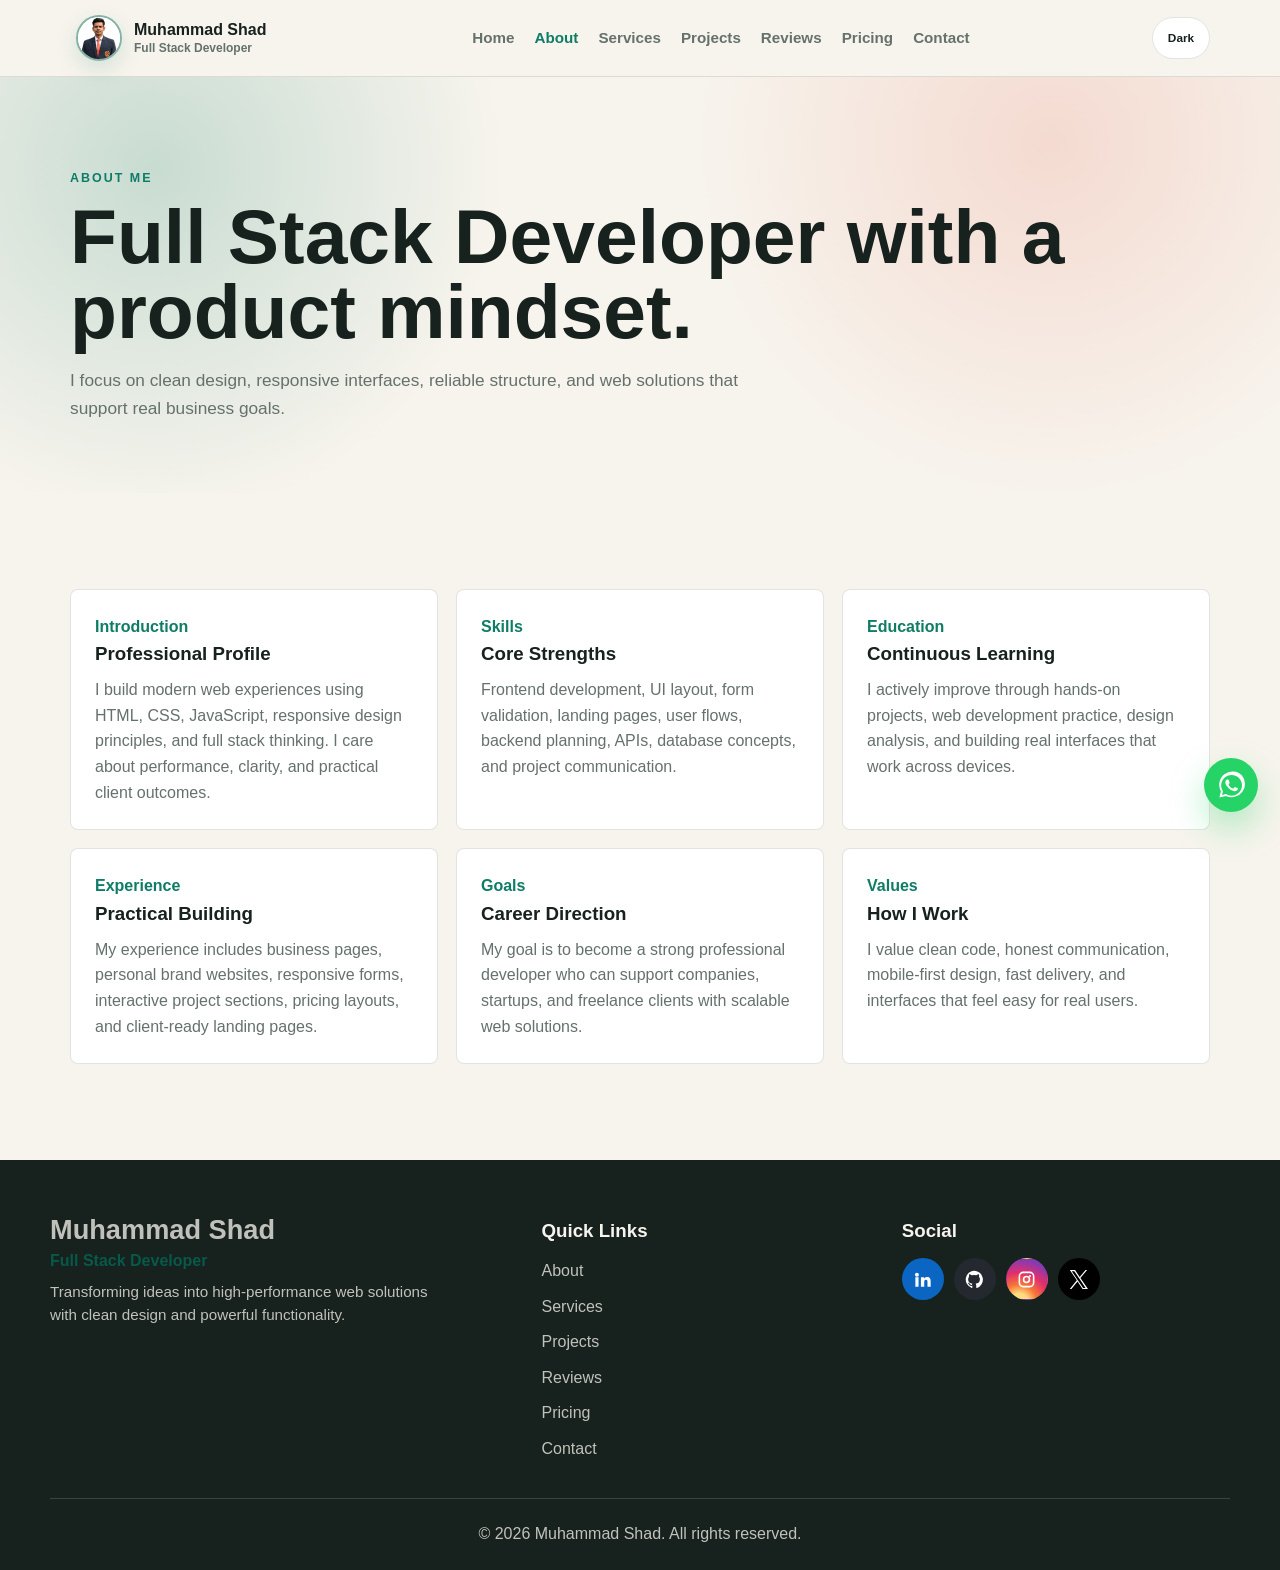
==== about.html @ f4d38e98 "2nd commit" ====
<!DOCTYPE html>
<html lang="en">
<head>
  <meta charset="UTF-8">
  <meta name="viewport" content="width=device-width, initial-scale=1.0">
  <meta name="description" content="About Muhammad Shad, a Full Stack Developer focused on modern web applications, responsive design, frontend development, backend foundations, and client-focused delivery.">
  <meta name="author" content="Muhammad Shad">
  <title>About Muhammad Shad | Full Stack Developer</title>
  <link rel="stylesheet" href="style.css">
</head>
<body>
  <div class="loader" id="loader" aria-label="Loading website"><div class="loader-mark"></div><p>Building your experience...</p></div>
  <header class="site-header" id="top">
    <nav class="navbar" aria-label="Primary navigation">
      <a href="index.html" class="brand-logo" aria-label="Muhammad Shad home page"><img src="assets/shad-photo.png" alt="Muhammad Shad"><span><strong>Muhammad Shad</strong><small>Full Stack Developer</small></span></a>
      <button class="nav-toggle" id="navToggle" type="button" aria-label="Open navigation menu" aria-expanded="false"><span></span><span></span><span></span></button>
      <ul class="nav-links" id="navLinks">
        <li><a href="index.html">Home</a></li><li><a class="active" href="about.html">About</a></li><li><a href="services.html">Services</a></li><li><a href="projects.html">Projects</a></li><li><a href="reviews.html">Reviews</a></li><li><a href="pricing.html">Pricing</a></li><li><a href="contact.html">Contact</a></li>
      </ul>
      <button class="theme-toggle" id="themeToggle" type="button" aria-label="Switch dark or light mode"><span class="theme-icon">Dark</span></button>
    </nav>
  </header>
  <main>
    <section class="page-hero">
      <div class="page-hero-inner reveal">
        <div><p class="eyebrow">About Me</p><h1>Full Stack Developer with a product mindset.</h1><p>I focus on clean design, responsive interfaces, reliable structure, and web solutions that support real business goals.</p></div>
      </div>
    </section>
    <section class="section">
      <div class="detail-grid">
        <article class="detail-card reveal"><span>Introduction</span><h3>Professional Profile</h3><p>I build modern web experiences using HTML, CSS, JavaScript, responsive design principles, and full stack thinking. I care about performance, clarity, and practical client outcomes.</p></article>
        <article class="detail-card reveal"><span>Skills</span><h3>Core Strengths</h3><p>Frontend development, UI layout, form validation, landing pages, user flows, backend planning, APIs, database concepts, and project communication.</p></article>
        <article class="detail-card reveal"><span>Education</span><h3>Continuous Learning</h3><p>I actively improve through hands-on projects, web development practice, design analysis, and building real interfaces that work across devices.</p></article>
        <article class="detail-card reveal"><span>Experience</span><h3>Practical Building</h3><p>My experience includes business pages, personal brand websites, responsive forms, interactive project sections, pricing layouts, and client-ready landing pages.</p></article>
        <article class="detail-card reveal"><span>Goals</span><h3>Career Direction</h3><p>My goal is to become a strong professional developer who can support companies, startups, and freelance clients with scalable web solutions.</p></article>
        <article class="detail-card reveal"><span>Values</span><h3>How I Work</h3><p>I value clean code, honest communication, mobile-first design, fast delivery, and interfaces that feel easy for real users.</p></article>
      </div>
    </section>
  </main>
  <footer class="footer">
    <div class="footer-grid">
      <div class="footer-brand"><a href="index.html" class="footer-logo">Muhammad Shad</a><strong>Full Stack Developer</strong><p>Transforming ideas into high-performance web solutions with clean design and powerful functionality.</p></div>
      <nav aria-label="Footer quick links"><h3>Quick Links</h3><a href="about.html">About</a><a href="services.html">Services</a><a href="projects.html">Projects</a><a href="reviews.html">Reviews</a><a href="pricing.html">Pricing</a><a href="contact.html">Contact</a></nav>
      <div><h3>Social</h3><div class="social-links">
        <a class="social-link linkedin" href="https://www.linkedin.com/in/muhammad-aiman-shad-59a851412?utm_source=share_via&utm_content=profile&utm_medium=member_android" target="_blank" rel="noopener" aria-label="LinkedIn profile"><svg viewBox="0 0 24 24" aria-hidden="true"><path d="M4.98 3.5a2.5 2.5 0 1 1 0 5 2.5 2.5 0 0 1 0-5ZM3 9h4v12H3V9Zm7 0h3.8v1.7h.1c.5-1 1.8-2 3.7-2 4 0 4.7 2.6 4.7 6V21h-4v-5.6c0-1.3 0-3-1.9-3s-2.2 1.5-2.2 3V21H10V9Z"></path></svg></a>
        <a class="social-link github" href="https://github.com/muhammadshad077" target="_blank" rel="noopener" aria-label="GitHub profile"><svg viewBox="0 0 24 24" aria-hidden="true"><path d="M12 .8a11.2 11.2 0 0 0-3.5 21.8c.6.1.8-.2.8-.6v-2c-3.3.7-4-1.4-4-1.4-.5-1.3-1.3-1.7-1.3-1.7-1-.7.1-.7.1-.7 1.2.1 1.8 1.2 1.8 1.2 1 .1.7 2.1 2.8 1.5.1-.8.4-1.3.7-1.6-2.6-.3-5.4-1.3-5.4-5.6 0-1.2.4-2.3 1.2-3.1-.1-.3-.5-1.5.1-3.1 0 0 1-.3 3.2 1.2a11 11 0 0 1 5.8 0c2.2-1.5 3.2-1.2 3.2-1.2.6 1.6.2 2.8.1 3.1.8.8 1.2 1.9 1.2 3.1 0 4.3-2.8 5.3-5.4 5.6.4.4.8 1.1.8 2.2V22c0 .4.2.7.8.6A11.2 11.2 0 0 0 12 .8Z"></path></svg></a>
        <a class="social-link instagram" href="https://www.instagram.com/muhammad_shad_777?igsh=MXJuemZienk0ODdqbA==" target="_blank" rel="noopener" aria-label="Instagram profile"><svg viewBox="0 0 24 24" aria-hidden="true"><path d="M7.8 2h8.4A5.8 5.8 0 0 1 22 7.8v8.4a5.8 5.8 0 0 1-5.8 5.8H7.8A5.8 5.8 0 0 1 2 16.2V7.8A5.8 5.8 0 0 1 7.8 2Zm0 2A3.8 3.8 0 0 0 4 7.8v8.4A3.8 3.8 0 0 0 7.8 20h8.4a3.8 3.8 0 0 0 3.8-3.8V7.8A3.8 3.8 0 0 0 16.2 4H7.8Zm8.7 2.2a1.3 1.3 0 1 1 0 2.6 1.3 1.3 0 0 1 0-2.6ZM12 7.3a4.7 4.7 0 1 1 0 9.4 4.7 4.7 0 0 1 0-9.4Zm0 2a2.7 2.7 0 1 0 0 5.4 2.7 2.7 0 0 0 0-5.4Z"></path></svg></a>
        <a class="social-link x-twitter" href="https://x.com/" target="_blank" rel="noopener" aria-label="X Twitter profile"><svg viewBox="0 0 24 24" aria-hidden="true"><path d="M14.4 10.2 22.9 0h-2l-7.4 8.8L7.7 0H1l8.9 13.1L1 24h2l7.8-9.5L17.1 24H24l-9.6-13.8Zm-2.8 3.4-.9-1.3L3.5 1.5h3.2l5.8 8.6.9 1.3 7.6 11.2h-3.2l-6.2-9Z"></path></svg></a>
      </div></div>
    </div>
    <p class="copyright">&copy; <span data-year></span> Muhammad Shad. All rights reserved.</p>
  </footer>
  <button class="back-to-top" id="backToTop" type="button" aria-label="Back to top">Top</button>
  <a class="whatsapp-float" href="https://wa.me/qr/UJNXOS2VIECWN1" target="_blank" rel="noopener" aria-label="Chat with me on WhatsApp"><span class="whatsapp-tooltip">Chat with me on WhatsApp</span><svg viewBox="0 0 24 24" aria-hidden="true"><path d="M20.5 3.5A11 11 0 0 0 3.2 16.7L2 22l5.4-1.4A11 11 0 0 0 20.5 3.5Zm-8.5 17a8.6 8.6 0 0 1-4.4-1.2l-.3-.2-3.2.8.9-3.1-.2-.3a8.6 8.6 0 1 1 7.2 4Zm4.7-6.4c-.3-.1-1.5-.7-1.7-.8-.2-.1-.4-.1-.6.1-.2.3-.7.8-.8 1-.1.2-.3.2-.5.1a7 7 0 0 1-2.1-1.3 7.8 7.8 0 0 1-1.4-1.8c-.1-.3 0-.4.1-.5l.4-.5c.1-.2.2-.3.3-.5.1-.2 0-.4 0-.5 0-.1-.6-1.4-.8-1.9-.2-.5-.4-.4-.6-.4h-.5c-.2 0-.5.1-.7.3-.2.3-.9.9-.9 2.1s.9 2.4 1 2.6c.1.2 1.8 2.8 4.4 3.9.6.3 1.1.4 1.5.5.6.2 1.2.2 1.6.1.5-.1 1.5-.6 1.7-1.2.2-.6.2-1.1.1-1.2-.1-.1-.3-.2-.6-.3Z"></path></svg></a>
  <script src="script.js"></script>
</body>
</html>
---- style.css ----
:root {
  --bg: #f7f4ed;
  --surface: #fffaf1;
  --surface-2: #ffffff;
  --text: #17211e;
  --muted: #65716c;
  --primary: #0e7c66;
  --primary-dark: #075949;
  --accent: #e6543c;
  --gold: #d8a637;
  --line: rgba(23, 33, 30, 0.12);
  --shadow: 0 24px 70px rgba(29, 45, 40, 0.14);
  --radius: 8px;
  --header-height: 76px;
}

body.dark-mode {
  --bg: #101512;
  --surface: #161d19;
  --surface-2: #1d2722;
  --text: #f6f1e8;
  --muted: #b9c5bf;
  --primary: #39c6a6;
  --primary-dark: #96efd9;
  --accent: #ff7a61;
  --gold: #efbf4e;
  --line: rgba(246, 241, 232, 0.14);
  --shadow: 0 24px 70px rgba(0, 0, 0, 0.34);
}

* {
  box-sizing: border-box;
  margin: 0;
  padding: 0;
}

html {
  scroll-behavior: smooth;
  scroll-padding-top: var(--header-height);
}

body {
  background: var(--bg);
  color: var(--text);
  font-family: Inter, "Segoe UI", Arial, Helvetica, sans-serif;
  line-height: 1.6;
  overflow-x: hidden;
  transition: background 0.3s ease, color 0.3s ease;
}

img,
iframe {
  display: block;
  max-width: 100%;
}

a {
  color: inherit;
  text-decoration: none;
}

button,
input,
textarea {
  font: inherit;
}

.loader {
  align-items: center;
  background: var(--bg);
  display: flex;
  flex-direction: column;
  gap: 18px;
  inset: 0;
  justify-content: center;
  position: fixed;
  z-index: 9999;
  transition: opacity 0.45s ease, visibility 0.45s ease;
}

.loader.hide {
  opacity: 0;
  visibility: hidden;
}

.loader-mark {
  animation: spin 1s linear infinite;
  border: 4px solid var(--line);
  border-top-color: var(--primary);
  border-radius: 50%;
  height: 54px;
  width: 54px;
}

.loader p {
  color: var(--muted);
  font-weight: 700;
}

.site-header {
  backdrop-filter: blur(20px);
  background: color-mix(in srgb, var(--bg) 82%, transparent);
  border-bottom: 1px solid var(--line);
  left: 0;
  position: sticky;
  right: 0;
  top: 0;
  z-index: 1000;
}

.navbar {
  align-items: center;
  display: flex;
  height: var(--header-height);
  justify-content: space-between;
  margin: 0 auto;
  max-width: 1180px;
  padding: 0 20px;
}

.brand-logo {
  align-items: center;
  border-radius: 999px;
  display: inline-flex;
  gap: 12px;
  min-width: 220px;
  padding: 6px 10px 6px 6px;
  transition: background 0.2s ease, transform 0.2s ease;
}

.brand-logo:hover {
  background: color-mix(in srgb, var(--surface-2) 72%, transparent);
  transform: translateY(-2px);
}

.brand-logo img {
  border: 2px solid color-mix(in srgb, var(--primary) 42%, var(--line));
  border-radius: 50%;
  box-shadow: 0 8px 22px rgba(14, 124, 102, 0.16);
  height: 46px;
  object-fit: cover;
  object-position: center top;
  width: 46px;
}

.brand-logo span {
  display: grid;
  line-height: 1.1;
}

.brand-logo strong {
  color: var(--text);
  font-size: 1rem;
  font-weight: 900;
}

.brand-logo small {
  color: var(--muted);
  font-size: 0.75rem;
  font-weight: 800;
  margin-top: 4px;
}

.nav-links {
  align-items: center;
  display: flex;
  gap: 20px;
  list-style: none;
}

.nav-links a {
  color: var(--muted);
  font-size: 0.95rem;
  font-weight: 700;
  transition: color 0.2s ease;
}

.nav-links a:hover,
.nav-links a.active {
  color: var(--primary);
}

.theme-toggle,
.nav-toggle,
.back-to-top {
  border: 1px solid var(--line);
  cursor: pointer;
}

.theme-toggle {
  background: var(--surface-2);
  border-radius: 999px;
  color: var(--text);
  height: 42px;
  font-size: 0.74rem;
  font-weight: 900;
  width: 58px;
}

.page-hero {
  overflow: hidden;
  padding-bottom: 70px;
  padding-top: 92px;
  position: relative;
}

.page-hero::before {
  background:
    radial-gradient(circle at 12% 22%, color-mix(in srgb, var(--primary) 20%, transparent), transparent 30%),
    radial-gradient(circle at 82% 16%, color-mix(in srgb, var(--accent) 16%, transparent), transparent 32%);
  content: "";
  inset: 0;
  pointer-events: none;
  position: absolute;
  z-index: -1;
}

.page-hero-inner {
  margin: 0 auto;
  max-width: 1180px;
  padding: 0 20px;
}

.page-hero h1 {
  font-size: clamp(2.6rem, 6vw, 5.7rem);
  line-height: 0.98;
  margin: 10px 0 18px;
}

.page-hero p:not(.eyebrow) {
  color: var(--muted);
  font-size: 1.08rem;
  max-width: 720px;
}

.page-summary-card {
  background: color-mix(in srgb, var(--surface) 86%, transparent);
  border: 1px solid var(--line);
  border-radius: var(--radius);
  box-shadow: var(--shadow);
  padding: 24px;
}

.page-summary-card img {
  border-radius: 50%;
  box-shadow: 0 18px 44px rgba(14, 124, 102, 0.18);
  height: 112px;
  object-fit: cover;
  object-position: center top;
  width: 112px;
}

.page-summary-card strong {
  display: block;
  font-size: 1.25rem;
  margin-top: 16px;
}

.page-summary-card span {
  color: var(--muted);
  display: block;
  font-weight: 800;
  margin-top: 4px;
}

.nav-toggle {
  background: transparent;
  display: none;
  flex-direction: column;
  gap: 5px;
  height: 42px;
  justify-content: center;
  padding: 0 9px;
  width: 42px;
}

.nav-toggle span {
  background: var(--text);
  border-radius: 999px;
  display: block;
  height: 2px;
  width: 22px;
}

.section {
  margin: 0 auto;
  max-width: 1180px;
  padding: 96px 20px;
}

.hero {
  align-items: center;
  display: grid;
  gap: 42px;
  grid-template-columns: minmax(0, 1.15fr) minmax(280px, 0.85fr);
  min-height: calc(100vh - var(--header-height));
  overflow: hidden;
  position: relative;
}

.hero-bg {
  inset: 0;
  overflow: hidden;
  position: absolute;
  z-index: -1;
}

.mesh {
  border-radius: 50%;
  filter: blur(12px);
  opacity: 0.55;
  position: absolute;
}

.mesh-one {
  animation: floatOne 9s ease-in-out infinite;
  background: rgba(14, 124, 102, 0.28);
  height: 260px;
  left: -70px;
  top: 80px;
  width: 260px;
}

.mesh-two {
  animation: floatTwo 11s ease-in-out infinite;
  background: rgba(230, 84, 60, 0.22);
  height: 220px;
  right: 6%;
  top: 90px;
  width: 220px;
}

.mesh-three {
  animation: floatOne 12s ease-in-out infinite reverse;
  background: rgba(216, 166, 55, 0.25);
  bottom: 40px;
  height: 210px;
  left: 44%;
  width: 210px;
}

.grid-glow {
  background-image:
    linear-gradient(var(--line) 1px, transparent 1px),
    linear-gradient(90deg, var(--line) 1px, transparent 1px);
  background-size: 58px 58px;
  inset: 0;
  mask-image: radial-gradient(circle at center, black 0%, transparent 68%);
  opacity: 0.4;
  position: absolute;
}

.eyebrow {
  color: var(--primary);
  font-size: 0.78rem;
  font-weight: 900;
  letter-spacing: 0.16em;
  text-transform: uppercase;
}

.hero h1 {
  font-size: clamp(2.8rem, 7vw, 6.6rem);
  letter-spacing: 0;
  line-height: 0.95;
  margin-top: 12px;
}

.hero h1 span {
  color: var(--primary);
}

.hero h2 {
  color: var(--accent);
  font-size: clamp(1.3rem, 3vw, 2.25rem);
  margin: 22px 0 16px;
  min-height: 48px;
}

.hero-copy {
  color: var(--muted);
  font-size: 1.08rem;
  max-width: 650px;
}

.hero-actions {
  display: flex;
  flex-wrap: wrap;
  gap: 14px;
  margin-top: 32px;
}

.btn {
  align-items: center;
  border-radius: var(--radius);
  display: inline-flex;
  font-weight: 900;
  justify-content: center;
  min-height: 48px;
  padding: 13px 22px;
  transition: transform 0.2s ease, box-shadow 0.2s ease, background 0.2s ease;
}

.btn:hover {
  transform: translateY(-3px);
}

.btn-primary {
  background: var(--primary);
  box-shadow: 0 14px 30px rgba(14, 124, 102, 0.28);
  color: white;
}

.btn-secondary {
  background: var(--surface-2);
  border: 1px solid var(--line);
  color: var(--text);
}

.btn-icon {
  gap: 9px;
}

.btn-icon svg {
  fill: none;
  height: 19px;
  stroke: currentColor;
  stroke-linecap: round;
  stroke-linejoin: round;
  stroke-width: 2;
  width: 19px;
}

.hero-card,
.about-panel,
.contact-info,
.contact-form,
.testimonial-shell {
  background: color-mix(in srgb, var(--surface) 88%, transparent);
  border: 1px solid var(--line);
  border-radius: var(--radius);
  box-shadow: var(--shadow);
}

.hero-card {
  padding: 30px;
}

.profile-orbit {
  align-items: center;
  animation: profileFloat 5.5s ease-in-out infinite;
  aspect-ratio: 1;
  background:
    linear-gradient(color-mix(in srgb, var(--surface-2) 78%, transparent), color-mix(in srgb, var(--surface) 72%, transparent)) padding-box,
    conic-gradient(from 145deg, color-mix(in srgb, var(--primary) 88%, white), color-mix(in srgb, var(--gold) 78%, white), color-mix(in srgb, var(--accent) 76%, white), color-mix(in srgb, var(--primary) 88%, white)) border-box;
  border: 8px solid transparent;
  border-radius: 50%;
  box-shadow:
    0 28px 70px rgba(14, 124, 102, 0.18),
    0 12px 36px rgba(230, 84, 60, 0.11),
    inset 0 1px 0 rgba(255, 255, 255, 0.5);
  display: flex;
  isolation: isolate;
  justify-content: center;
  margin: 0 auto 26px;
  max-width: 320px;
  position: relative;
}

.profile-orbit::before {
  background: radial-gradient(circle, color-mix(in srgb, var(--primary) 26%, transparent) 0%, transparent 66%);
  border-radius: 50%;
  content: "";
  filter: blur(18px);
  inset: -20px;
  opacity: 0.8;
  position: absolute;
  z-index: -1;
}

.profile-orbit::after {
  border: 1px solid color-mix(in srgb, var(--surface-2) 78%, transparent);
  border-radius: 50%;
  content: "";
  inset: 12px;
  position: absolute;
  pointer-events: none;
}

.profile-avatar {
  align-items: center;
  background: color-mix(in srgb, var(--surface-2) 88%, transparent);
  border: 8px solid color-mix(in srgb, var(--surface-2) 86%, transparent);
  border-radius: 50%;
  box-shadow:
    0 18px 42px rgba(23, 33, 30, 0.18),
    inset 0 1px 0 rgba(255, 255, 255, 0.55);
  color: var(--bg);
  display: flex;
  font-size: 3.8rem;
  font-weight: 900;
  height: 72%;
  justify-content: center;
  position: relative;
  width: 72%;
  z-index: 1;
}

.profile-photo {
  object-fit: cover;
  object-position: center top;
}

.metric-row {
  display: grid;
  gap: 12px;
  grid-template-columns: repeat(3, 1fr);
}

.metric-row div {
  background: var(--surface-2);
  border: 1px solid var(--line);
  border-radius: var(--radius);
  padding: 16px 8px;
  text-align: center;
}

.metric-row strong {
  display: block;
  font-size: 1.35rem;
}

.metric-row span {
  color: var(--muted);
  font-size: 0.78rem;
}

.section-heading {
  margin-bottom: 42px;
  max-width: 760px;
}

.section-heading h2 {
  font-size: clamp(2rem, 4vw, 3.6rem);
  line-height: 1.08;
  margin: 8px 0 14px;
}

.section-heading p:not(.eyebrow) {
  color: var(--muted);
}

.about-grid,
.contact-grid {
  display: grid;
  gap: 24px;
  grid-template-columns: minmax(0, 0.9fr) minmax(0, 1.1fr);
}

.about-panel,
.contact-info,
.contact-form {
  padding: 30px;
}

.about-panel h3,
.contact-info h3 {
  font-size: 1.5rem;
  margin-bottom: 14px;
}

.about-panel p,
.contact-info p {
  color: var(--muted);
}

.achievement-list {
  display: grid;
  gap: 12px;
  margin-top: 26px;
}

.achievement-list div,
.skill-card,
.service-card,
.project-card,
.detail-card,
.review-card,
.workflow-card {
  background: var(--surface-2);
  border: 1px solid var(--line);
  border-radius: var(--radius);
}

.achievement-list div {
  align-items: center;
  display: flex;
  gap: 14px;
  padding: 16px;
}

.achievement-list strong {
  color: var(--accent);
  font-size: 1.45rem;
}

.achievement-list span {
  color: var(--muted);
}

.skills-grid,
.service-grid,
.project-grid,
.detail-grid,
.review-grid,
.workflow-grid {
  display: grid;
  gap: 18px;
}

.skills-grid {
  grid-template-columns: repeat(2, minmax(0, 1fr));
}

.skill-card,
.service-card,
.detail-card,
.review-card,
.workflow-card {
  padding: 24px;
  transition: border-color 0.2s ease, transform 0.2s ease, box-shadow 0.2s ease;
}

.skill-card:hover,
.service-card:hover,
.project-card:hover,
.detail-card:hover,
.review-card:hover,
.workflow-card:hover {
  border-color: color-mix(in srgb, var(--primary) 60%, var(--line));
  box-shadow: var(--shadow);
  transform: translateY(-6px);
}

.skill-card span,
.service-icon,
.project-body span,
.detail-card span,
.workflow-card span {
  color: var(--primary);
  font-weight: 900;
}

.skill-card p,
.service-card p,
.project-card p,
.detail-card p,
.review-card p,
.workflow-card p {
  color: var(--muted);
  margin-top: 8px;
}

.service-grid,
.project-grid {
  grid-template-columns: repeat(4, minmax(0, 1fr));
}

.service-card {
  min-height: 245px;
}

.service-icon {
  border-bottom: 2px solid var(--accent);
  display: inline-block;
  margin-bottom: 28px;
  padding-bottom: 8px;
}

.service-card h3 {
  font-size: 1.25rem;
}

.filter-bar {
  display: flex;
  flex-wrap: wrap;
  gap: 10px;
  margin-bottom: 24px;
}

.filter-btn {
  background: var(--surface-2);
  border: 1px solid var(--line);
  border-radius: 999px;
  color: var(--muted);
  cursor: pointer;
  font-weight: 800;
  padding: 10px 18px;
  transition: background 0.2s ease, color 0.2s ease;
}

.filter-btn.active,
.filter-btn:hover {
  background: var(--primary);
  color: white;
}

.project-grid {
  grid-template-columns: repeat(2, minmax(0, 1fr));
}

.detail-grid,
.workflow-grid {
  grid-template-columns: repeat(3, minmax(0, 1fr));
}

.review-grid {
  grid-template-columns: repeat(3, minmax(0, 1fr)); 
}

.review-card strong {
  display: block;
  font-size: 1.05rem;
  margin-top: 18px;
}

.rating {
  color: var(--gold);
  font-weight: 900;
  margin-bottom: 12px;
}

.project-card {
  overflow: hidden;
  transition: opacity 0.25s ease, transform 0.25s ease, box-shadow 0.2s ease;
}

.project-card.hide {
  display: none;
}

.project-image {
  aspect-ratio: 16 / 10;
  background-color: #e8e2d5;
  overflow: hidden;
  position: relative;
}

.project-image::before,
.project-image::after {
  content: "";
  position: absolute;
}

.image-one {
  background: linear-gradient(135deg, #f0c36a, #0e7c66);
}

.image-one::before {
  background: rgba(255, 255, 255, 0.92);
  border-radius: 8px;
  height: 58%;
  left: 10%;
  top: 20%;
  width: 80%;
}

.image-one::after {
  background: linear-gradient(90deg, #e6543c 25%, #17211e 25% 48%, #d8a637 48%);
  border-radius: 999px;
  height: 10px;
  left: 18%;
  top: 33%;
  width: 45%;
}

.image-two {
  background: linear-gradient(135deg, #17211e, #39c6a6);
}

.image-two::before {
  background:
    linear-gradient(#fff 0 0) 16% 25% / 30% 16% no-repeat,
    linear-gradient(#f0c36a 0 0) 16% 52% / 20% 10% no-repeat,
    linear-gradient(#e6543c 0 0) 78% 50% / 28% 42% no-repeat;
  border: 1px solid rgba(255, 255, 255, 0.5);
  border-radius: 8px;
  inset: 12%;
}

.image-three {
  background: linear-gradient(135deg, #e6543c, #f7f4ed);
}

.image-three::before {
  background: #17211e;
  border-radius: 24px;
  height: 78%;
  left: 36%;
  top: 11%;
  width: 28%;
}

.image-three::after {
  background: #39c6a6;
  border-radius: 999px;
  height: 34px;
  left: 41%;
  top: 55%;
  width: 18%;
}

.image-four {
  background: linear-gradient(135deg, #0e7c66, #f7f4ed 55%, #e6543c);
}

.image-four::before {
  background: rgba(255, 255, 255, 0.88);
  border-radius: 8px;
  inset: 16% 12%;
}

.image-four::after {
  background: #17211e;
  border-radius: 50%;
  height: 64px;
  left: 18%;
  top: 27%;
  width: 64px;
}

.project-body {
  padding: 22px;
}

.project-body h3 {
  font-size: 1.4rem;
  margin-top: 4px;
}

.project-body small {
  color: var(--accent);
  display: block;
  font-weight: 800;
  margin-top: 16px;
}

.video-frame {
  aspect-ratio: 16 / 9;
  background: var(--surface-2);
  border: 1px solid var(--line);
  border-radius: var(--radius);
  box-shadow: var(--shadow);
  overflow: hidden;
}

.video-frame iframe {
  border: 0;
  height: 100%;
  width: 100%;
}

.testimonial-shell {
  margin: 0 auto;
  max-width: 850px;
  overflow: hidden;
  padding: 26px;
}

.testimonial-track {
  display: flex;
  transition: transform 0.45s ease;
}

.testimonial-card {
  flex: 0 0 100%;
  padding: 12px;
}

.testimonial-card p {
  font-size: clamp(1.25rem, 3vw, 2rem);
  font-weight: 800;
  line-height: 1.25;
}

.testimonial-card div {
  margin-top: 24px;
}

.testimonial-card span {
  color: var(--muted);
  display: block;
}

.slider-dots {
  display: flex;
  gap: 8px;
  justify-content: center;
  margin-top: 22px;
}

.slider-dots button {
  background: var(--line);
  border: 0;
  border-radius: 999px;
  cursor: pointer;
  height: 9px;
  width: 24px;
}

.slider-dots button.active {
  background: var(--primary);
}

.pricing-grid {
  display: grid;
  gap: 18px;
  grid-template-columns: repeat(4, minmax(0, 1fr));
}

.pricing-card {
  background:
    linear-gradient(180deg, color-mix(in srgb, var(--surface-2) 96%, transparent), var(--surface)),
    var(--surface-2);
  border: 1px solid var(--line);
  border-radius: var(--radius);
  box-shadow: 0 14px 36px rgba(29, 45, 40, 0.08);
  min-height: 360px;
  padding: 26px;
  position: relative;
  transition: border-color 0.2s ease, box-shadow 0.2s ease, transform 0.2s ease;
}

.pricing-card:hover {
  border-color: color-mix(in srgb, var(--primary) 62%, var(--line));
  box-shadow: var(--shadow);
  transform: translateY(-6px);
}

.featured-plan {
  border-color: color-mix(in srgb, var(--primary) 52%, var(--line));
}

.featured-plan::before {
  background: var(--primary);
  border-radius: 999px;
  color: white;
  content: "Popular";
  font-size: 0.72rem;
  font-weight: 900;
  padding: 6px 10px;
  position: absolute;
  right: 18px;
  top: 18px;
}

.plan-label {
  color: var(--primary);
  display: block;
  font-size: 0.86rem;
  font-weight: 900;
  letter-spacing: 0.08em;
  margin-bottom: 18px;
  text-transform: uppercase;
}

.pricing-card h3 {
  font-size: 1.45rem;
  line-height: 1.2;
  margin-bottom: 24px;
  max-width: 230px;
}

.pricing-card h3 strong {
  color: var(--accent);
  display: block;
  margin-top: 8px;
}

.pricing-card ul {
  display: grid;
  gap: 12px;
  list-style: none;
}

.pricing-card li {
  color: var(--muted);
  padding-left: 24px;
  position: relative;
}

.pricing-card li::before {
  background: var(--primary);
  border-radius: 50%;
  content: "";
  height: 8px;
  left: 0;
  position: absolute;
  top: 9px;
  width: 8px;
}

.pricing-note {
  background: color-mix(in srgb, var(--gold) 14%, var(--surface-2));
  border: 1px solid color-mix(in srgb, var(--gold) 42%, var(--line));
  border-radius: var(--radius);
  color: var(--muted);
  font-weight: 800;
  margin-top: 20px;
  padding: 16px 18px;
}

.contact-info {
  align-self: start;
}

.contact-info a {
  color: var(--primary);
  display: block;
  font-weight: 900;
  margin-top: 16px;
}

.contact-social {
  margin-top: 24px;
}

.contact-info .contact-social a {
  color: white;
  margin-top: 0;
}

.contact-form {
  display: grid;
  gap: 18px;
}

.form-group label {
  display: block;
  font-weight: 900;
  margin-bottom: 8px;
}

.form-group input,
.form-group select,
.form-group textarea {
  appearance: none;
  background: var(--surface-2);
  border: 1px solid var(--line);
  border-radius: var(--radius);
  color: var(--text);
  outline: none;
  padding: 14px 16px;
  transition: border-color 0.2s ease, box-shadow 0.2s ease;
  width: 100%;
}

.form-group select {
  background-image:
    linear-gradient(45deg, transparent 50%, var(--primary) 50%),
    linear-gradient(135deg, var(--primary) 50%, transparent 50%);
  background-position:
    calc(100% - 22px) 21px,
    calc(100% - 16px) 21px;
  background-repeat: no-repeat;
  background-size: 6px 6px;
  cursor: pointer;
}

.form-group textarea {
  resize: vertical;
}

.form-group input:focus,
.form-group select:focus,
.form-group textarea:focus {
  border-color: var(--primary);
  box-shadow: 0 0 0 4px color-mix(in srgb, var(--primary) 16%, transparent);
}

.other-project-group {
  display: none;
}

.other-project-group.show {
  display: block;
}

.error-message {
  color: var(--accent);
  display: block;
  font-size: 0.86rem;
  min-height: 20px;
  padding-top: 4px;
}

.success-message {
  color: var(--primary);
  font-weight: 900;
  min-height: 24px;
}

.form-submit {
  border: 0;
  cursor: pointer;
  width: fit-content;
}

.footer {
  background: var(--text);
  color: var(--bg);
  padding: 56px 20px 24px;
}

.footer-grid {
  display: grid;
  gap: 32px;
  grid-template-columns: 1.4fr 1fr 1fr;
  margin: 0 auto;
  max-width: 1180px;
}

.footer p,
.footer a {
  color: color-mix(in srgb, var(--bg) 76%, transparent);
}

.footer nav a {
  display: block;
  margin-top: 10px;
}

.footer h3 {
  margin-bottom: 12px;
}

.footer-brand {
  align-items: flex-start;
  display: flex;
  flex-direction: column;
  gap: 0;
  max-width: 430px;
}

.footer-logo {
  color: var(--bg);
  display: inline-block;
  font-size: 1.7rem;
  font-weight: 900;
  line-height: 1.05;
  margin: 0 0 6px;
  width: fit-content;
}

.footer-brand strong {
  color: var(--primary-dark);
  display: block;
  font-size: 1rem;
  font-weight: 800;
  line-height: 1.2;
  margin: 0 0 10px;
}

.footer-brand p {
  font-size: 0.95rem;
  line-height: 1.55;
  margin: 0;
  max-width: 390px;
}

.social-links {
  display: flex;
  flex-wrap: wrap;
  gap: 10px;
}

.social-links a {
  align-items: center;
  background: var(--surface-2);
  border: 1px solid transparent;
  border-radius: 50%;
  color: var(--text);
  display: flex;
  font-size: 0.8rem;
  font-weight: 900;
  height: 42px;
  justify-content: center;
  transition: background 0.2s ease, border-color 0.2s ease, color 0.2s ease, transform 0.2s ease;
  width: 42px;
}

.social-links a:hover {
  color: white;
  transform: translateY(-4px);
}

.social-link.linkedin {
  background: #0a66c2;
  color: white;
}

.social-link.github {
  background: #24292f;
  color: white;
}

.social-link.instagram {
  background: radial-gradient(circle at 30% 110%, #ffdc80 0 18%, #f77737 35%, #e1306c 58%, #833ab4 84%);
  color: white;
}

.social-link.x-twitter {
  background: #000000;
  color: white;
}

.social-link:hover {
  box-shadow: 0 14px 26px rgba(0, 0, 0, 0.2);
}

.social-links svg {
  fill: currentColor;
  height: 19px;
  width: 19px;
}

.copyright {
  border-top: 1px solid color-mix(in srgb, var(--bg) 16%, transparent);
  margin: 36px auto 0;
  max-width: 1180px;
  padding-top: 22px;
  text-align: center;
}

.back-to-top {
  background: var(--primary);
  border-color: var(--primary);
  border-radius: 50%;
  bottom: 22px;
  color: white;
  height: 46px;
  opacity: 0;
  pointer-events: none;
  position: fixed;
  right: 22px;
  transform: translateY(12px);
  transition: opacity 0.2s ease, transform 0.2s ease;
  font-size: 0.78rem;
  font-weight: 900;
  width: 46px;
  z-index: 900;
}

.back-to-top.show {
  opacity: 1;
  pointer-events: auto;
  transform: translateY(0);
}

.whatsapp-float {
  align-items: center;
  background: #25d366;
  border-radius: 50%;
  bottom: 88px;
  box-shadow: 0 16px 34px rgba(37, 211, 102, 0.34);
  color: white;
  display: flex;
  height: 54px;
  justify-content: center;
  position: fixed;
  right: 22px;
  transition: box-shadow 0.2s ease, transform 0.2s ease;
  width: 54px;
  z-index: 950;
}

.whatsapp-float:hover {
  box-shadow: 0 20px 40px rgba(37, 211, 102, 0.44);
  transform: translateY(-4px) scale(1.03);
}

.whatsapp-float svg {
  fill: currentColor;
  height: 29px;
  width: 29px;
}

.whatsapp-tooltip {
  background: var(--text);
  border-radius: 999px;
  color: var(--bg);
  font-size: 0.78rem;
  font-weight: 900;
  opacity: 0;
  padding: 8px 12px;
  pointer-events: none;
  position: absolute;
  right: 64px;
  transform: translateX(8px);
  transition: opacity 0.2s ease, transform 0.2s ease;
  white-space: nowrap;
}

.whatsapp-float:hover .whatsapp-tooltip,
.whatsapp-float:focus-visible .whatsapp-tooltip {
  opacity: 1;
  transform: translateX(0);
}

.reveal {
  opacity: 0;
  transform: translateY(28px);
  transition: opacity 0.65s ease, transform 0.65s ease;
}

.reveal.active {
  opacity: 1;
  transform: translateY(0);
}

@keyframes spin {
  to {
    transform: rotate(360deg);
  }
}

@keyframes floatOne {
  50% {
    transform: translate(28px, 34px) scale(1.08);
  }
}

@keyframes floatTwo {
  50% {
    transform: translate(-34px, 26px) scale(0.92);
  }
}

@keyframes pulseRing {
  50% {
    transform: scale(1.02);
  }
}

@keyframes profileFloat {
  50% {
    transform: translateY(-8px) scale(1.01);
  }
}

@media (max-width: 980px) {
  .nav-toggle {
    display: flex;
  }

  .nav-links {
    background: var(--surface);
    border: 1px solid var(--line);
    border-radius: var(--radius);
    box-shadow: var(--shadow);
    flex-direction: column;
    gap: 0;
    padding: 10px;
    position: absolute;
    right: 20px;
    top: calc(var(--header-height) + 10px);
    transform: translateY(-14px);
    opacity: 0;
    pointer-events: none;
    transition: opacity 0.2s ease, transform 0.2s ease;
    width: min(280px, calc(100vw - 40px));
  }

  .nav-links.open {
    opacity: 1;
    pointer-events: auto;
    transform: translateY(0);
  }

  .nav-links li,
  .nav-links a {
    width: 100%;
  }

  .nav-links a {
    display: block;
    padding: 12px;
  }

  .hero,
  .about-grid,
  .contact-grid,
  .page-hero-inner {
    grid-template-columns: 1fr;
  }

  .service-grid {
    grid-template-columns: repeat(2, minmax(0, 1fr));
  }

  .pricing-grid {
    grid-template-columns: repeat(2, minmax(0, 1fr));
  }

  .detail-grid,
  .review-grid,
  .workflow-grid {
    grid-template-columns: repeat(2, minmax(0, 1fr));
  }
}

@media (max-width: 720px) {
  :root {
    --header-height: 76px;
  }

  .navbar {
    padding: 0 14px;
  }

  .brand-logo {
    min-width: 0;
    padding-right: 8px;
  }

  .brand-logo img {
    height: 42px;
    width: 42px;
  }

  .brand-logo strong {
    font-size: 0.92rem;
  }

  .brand-logo small {
    font-size: 0.68rem;
  }

  .section {
    padding: 74px 16px;
  }

  .hero {
    gap: 28px;
    min-height: auto;
    padding-top: 64px;
  }

  .page-hero {
    padding-bottom: 52px;
    padding-top: 64px;
  }

  .page-hero-inner {
    padding: 0 16px;
  }

  .hero-actions,
  .filter-bar {
    align-items: stretch;
    flex-direction: column;
  }

  .btn,
  .filter-btn {
    width: 100%;
  }

  .hero-card,
  .about-panel,
  .contact-info,
  .contact-form,
  .testimonial-shell {
    padding: 20px;
  }

  .metric-row,
  .skills-grid,
  .service-grid,
  .project-grid,
  .pricing-grid,
  .detail-grid,
  .review-grid,
  .workflow-grid,
  .footer-grid {
    grid-template-columns: 1fr;
  }

  .testimonial-card {
    padding: 0;
  }

  .form-submit {
    width: 100%;
  }

  .pricing-card {
    min-height: auto;
  }

  .whatsapp-float {
    bottom: 82px;
    height: 50px;
    right: 16px;
    width: 50px;
  }

  .back-to-top {
    bottom: 18px;
    right: 18px;
  }

  .whatsapp-tooltip {
    display: none;
  }
}

@media (prefers-reduced-motion: reduce) {
  *,
  *::before,
  *::after {
    animation-duration: 0.01ms !important;
    scroll-behavior: auto !important;
    transition-duration: 0.01ms !important;
  }
}
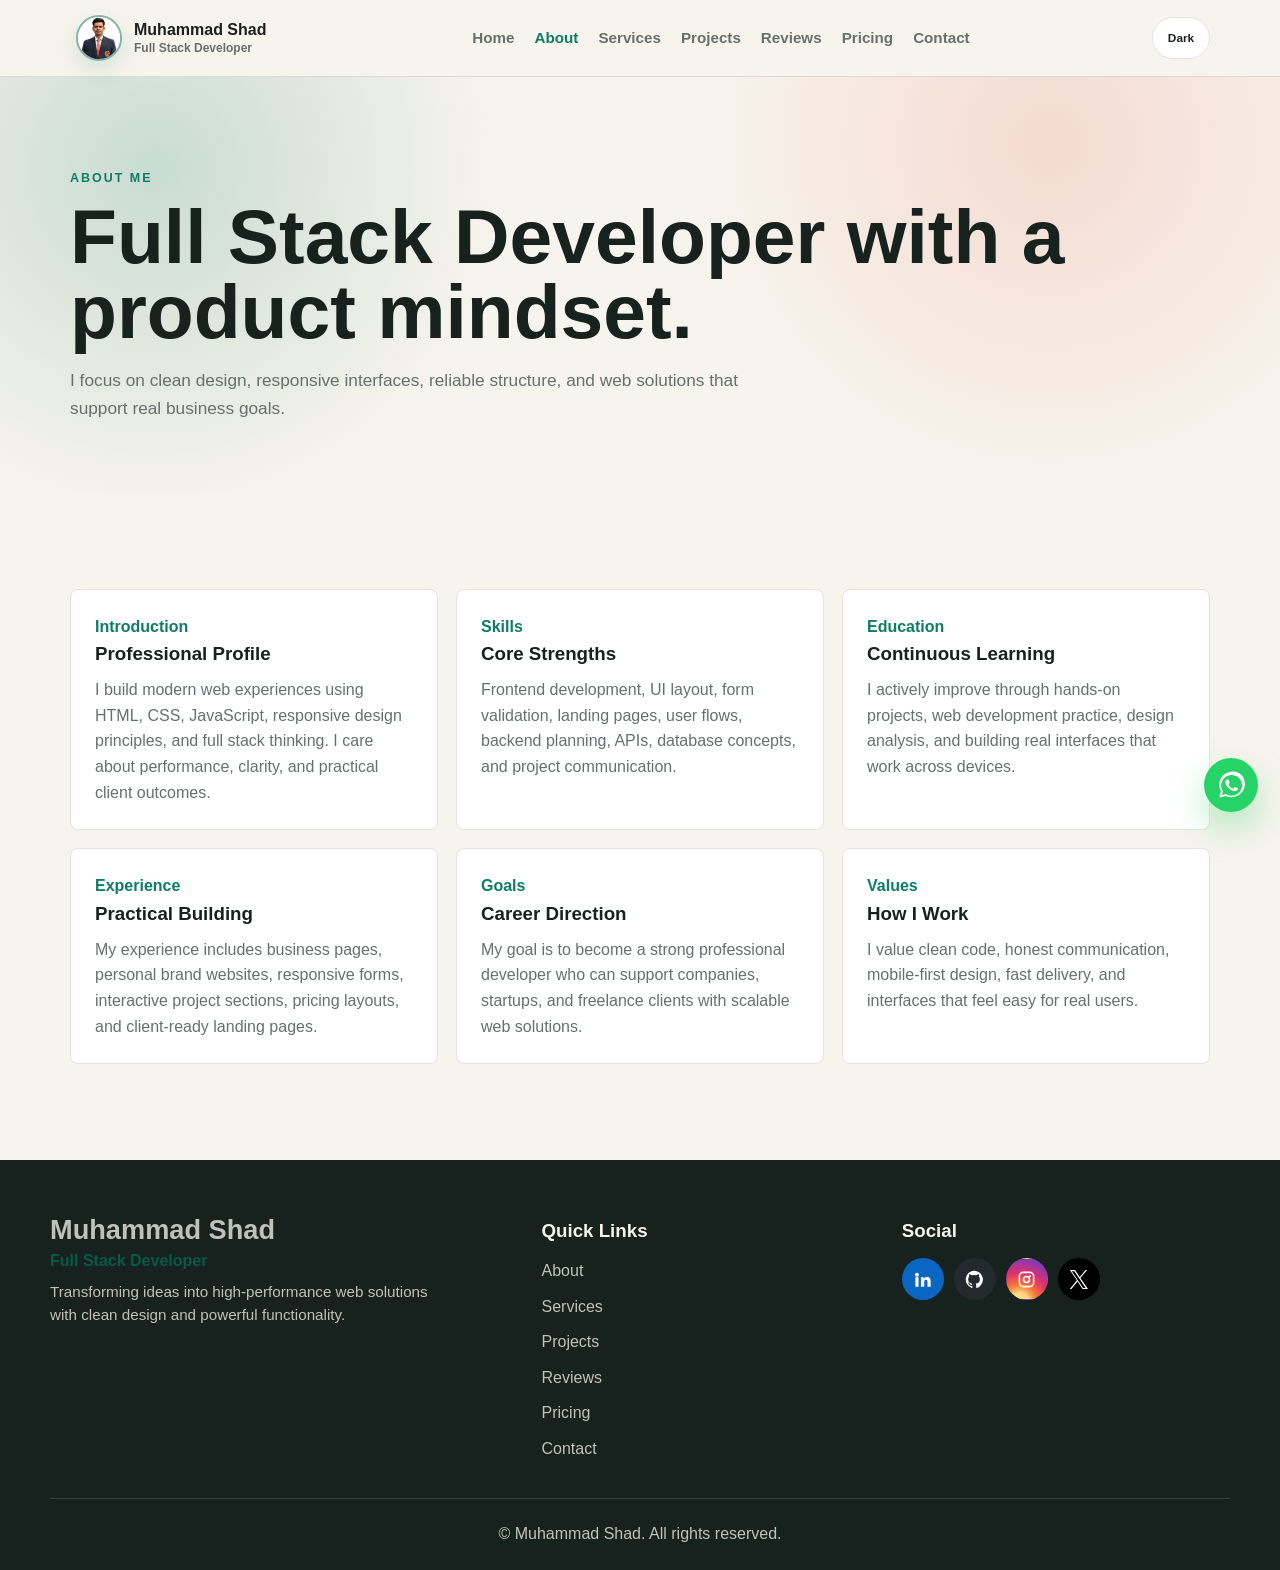
==== commit 054551d3: "removed stuck preloader from all internal html pages" ====
--- a/about.html
+++ b/about.html
@@ -9,7 +9,6 @@
   <link rel="stylesheet" href="style.css">
 </head>
 <body>
-  <div class="loader" id="loader" aria-label="Loading website"><div class="loader-mark"></div><p>Building your experience...</p></div>
   <header class="site-header" id="top">
     <nav class="navbar" aria-label="Primary navigation">
       <a href="index.html" class="brand-logo" aria-label="Muhammad Shad home page"><img src="assets/shad-photo.png" alt="Muhammad Shad"><span><strong>Muhammad Shad</strong><small>Full Stack Developer</small></span></a>
--- a/style.css
+++ b/style.css
@@ -1523,3 +1523,145 @@
     transition-duration: 0.01ms !important;
   }
 }
+
+.profile-orbit, .profile-orbit::before, .profile-orbit::after {
+  display: none !important;
+}
+
+.profile-img-frame {
+  width: 200px; /* Size 20% badha diya hai */
+  height: 200px;
+  border-radius: 50%;
+  display: flex;
+  align-items: center;
+  justify-content: center;
+  margin: 0 auto 30px;
+  
+  /* Modern Premium Glass Layer */
+  background: rgba(255, 255, 255, 0.4);
+  backdrop-filter: blur(10px);
+  -webkit-backdrop-filter: blur(10px);
+  
+  /* Silver Glow aur Professional Shadow Effect */
+  border: 1px solid rgba(255, 255, 255, 0.6);
+  box-shadow: 
+    0 12px 35px rgba(0, 0, 0, 0.04), 
+    0 1px 3px rgba(0, 0, 0, 0.02),
+    0 0 25px rgba(255, 255, 255, 0.85);
+  
+  /* Floating Motion aur Smooth Transitions */
+  transition: all 0.45s cubic-bezier(0.16, 1, 0.3, 1);
+  animation: profileFloat 6s ease-in-out infinite;
+}
+
+/* 2. Strict Inner Border Container (Chrome Layout Overflow Fix) */
+.profile-img-container {
+  width: 90%;  /* Image aur outer frame ke beech perfect barabar gap */
+  height: 90%;
+  border-radius: 50%;
+  overflow: hidden !important; /* Isse image Chrome mein kabhi bahar nahi bhagegi */
+  display: flex;
+  align-items: center;
+  justify-content: center;
+  background: var(--surface-2);
+}
+
+/* 3. Ultimate Cross-Browser Fluid Image Rules */
+.profile-image-fluid {
+  width: 100% !important;
+  max-width: 100% !important;
+  height: 100% !important; /* Fixed Chrome stretch bug */
+  object-fit: cover !important; /* Perfect circle crop */
+  object-position: center top;
+  display: block;
+}
+
+/* 4. Elegant Minimal Hover Effect */
+.hero-card:hover .profile-img-frame {
+  transform: scale(1.03) translateY(-2px);
+  background: rgba(255, 255, 255, 0.6);
+  border-color: rgba(255, 255, 255, 0.9);
+  box-shadow: 
+    0 20px 45px rgba(0, 0, 0, 0.06), 
+    0 0 35px rgba(255, 255, 255, 0.95);
+}
+
+/* Mobile Screens ke liye scale-down handler */
+@media (max-width: 720px) {
+  .profile-img-frame {
+    width: 165px; 
+    height: 165px;
+    margin-bottom: 20px;
+  }
+}
+
+/* 1. Force the Navbar Header Logo to stay exactly 46px and never explode */
+.brand-logo img, 
+header.site-header .brand-logo img {
+  width: 46px !important;
+  max-width: 46px !important;
+  height: 46px !important;
+  max-height: 46px !important;
+  object-fit: cover !important;
+  border-radius: 50% !important;
+  display: inline-block !important;
+}
+
+/* 2. Emergency Backup for index.html summary card if image stretches */
+.page-summary-card img {
+  width: 112px !important;
+  height: 112px !important;
+  object-fit: cover !important;
+  border-radius: 50% !important;
+}
+
+/* 1. Force the inner track to follow rigid width context */
+.testimonial-shell {
+  max-width: 850px !important;
+  width: 100% !important;
+  overflow: hidden !important; /* Boundary setup */
+  position: relative !important;
+}
+
+/* 2. Fix the active calculation tracking logic width alignment */
+.testimonial-track {
+  display: flex !important;
+  width: 100% !important;
+}
+
+/* 3. Extreme protection rule to prevent text clipping from right edges */
+.testimonial-card {
+  flex: 0 0 100% !important;
+  width: 100% !important;
+  max-width: 100% !important;
+  box-sizing: border-box !important;
+  padding: 20px 40px !important; /* Left & Right custom padding inside the card */
+}
+
+/* 4. Shrink quote text size globally to perfectly fit smaller viewport layouts */
+.testimonial-card p {
+  font-size: clamp(1.15rem, 2.5vw, 1.65rem) !important;
+  line-height: 1.4 !important;
+  word-wrap: break-word !important;
+}
+
+.project-grid {
+  display: grid !important;
+  grid-template-columns: repeat(2, minmax(0, 1fr)) !important;
+  gap: 24px !important;
+}
+
+@media (max-width: 980px) {
+  .project-grid {
+    grid-template-columns: 1fr !important;
+  }
+}
+
+.project-card {
+  display: block !important;
+  height: 100%;
+}
+
+.project-card.hide {
+  display: none !important;
+}
